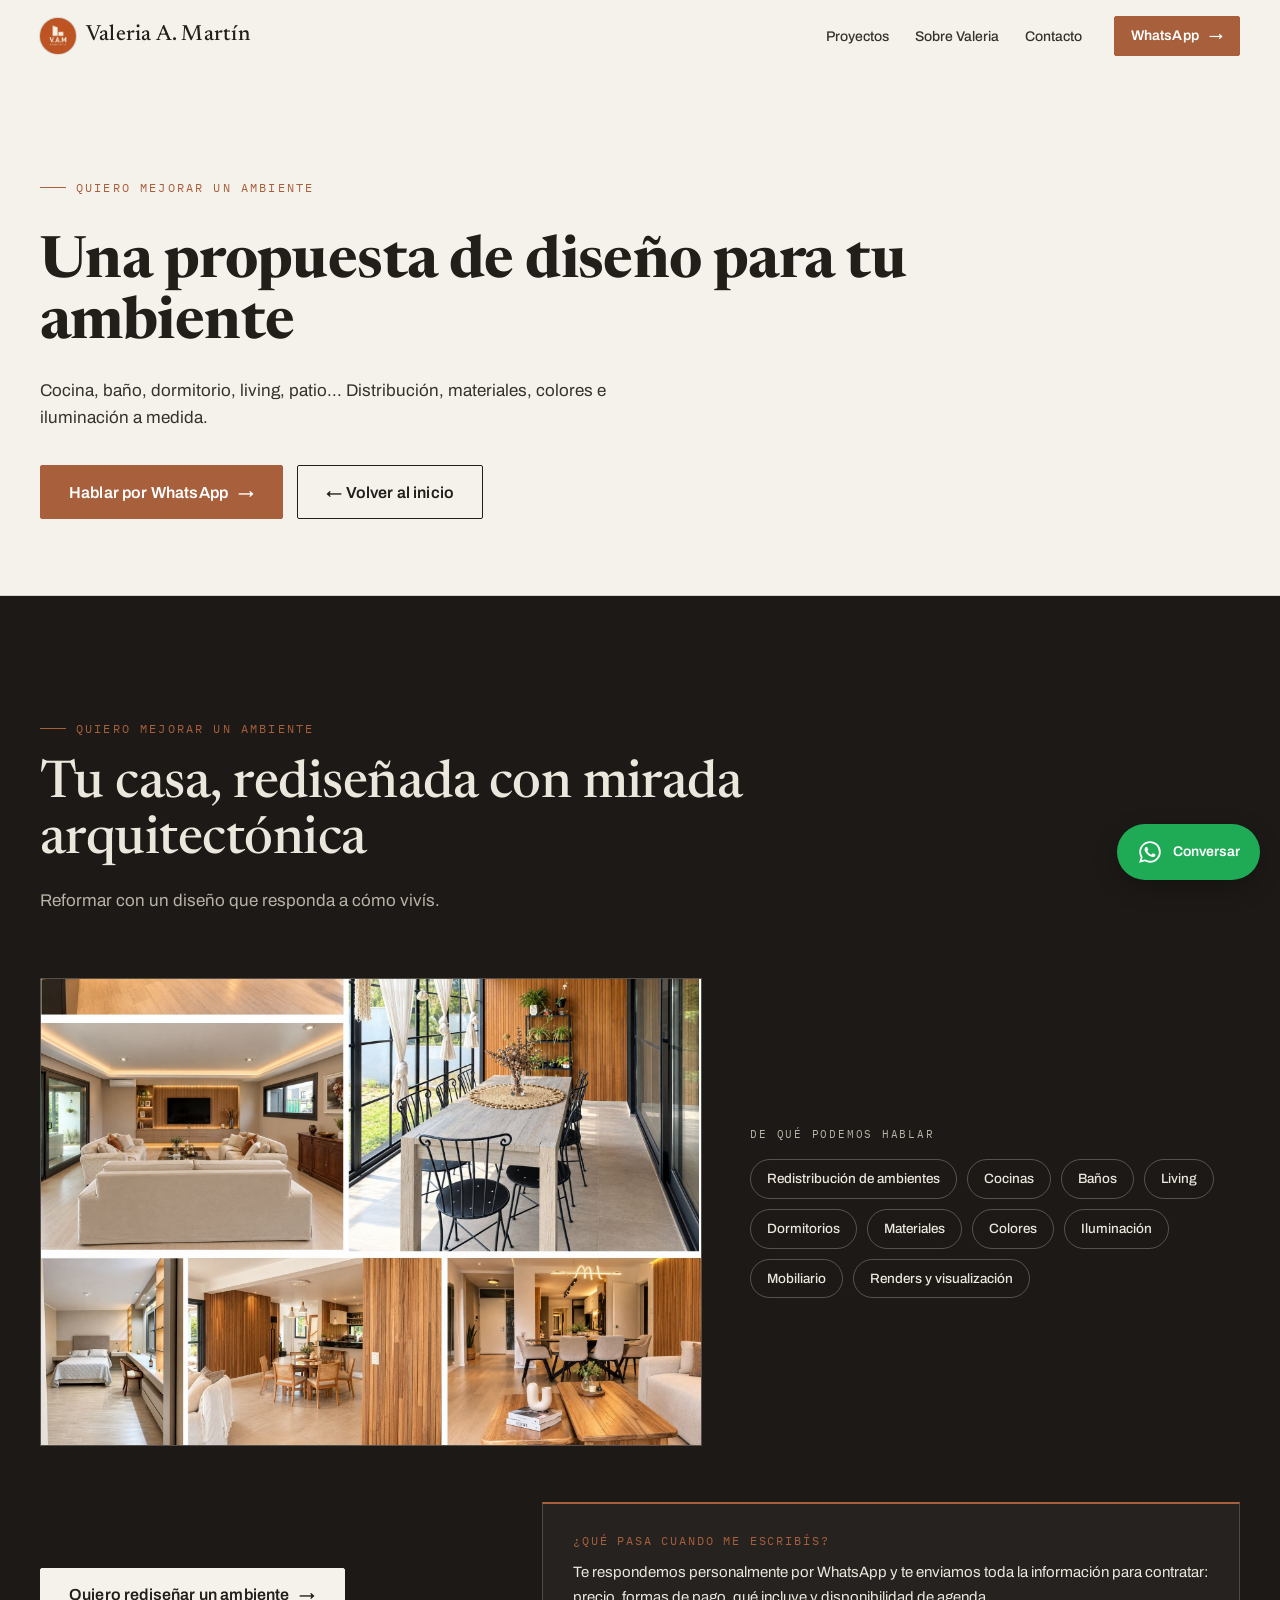
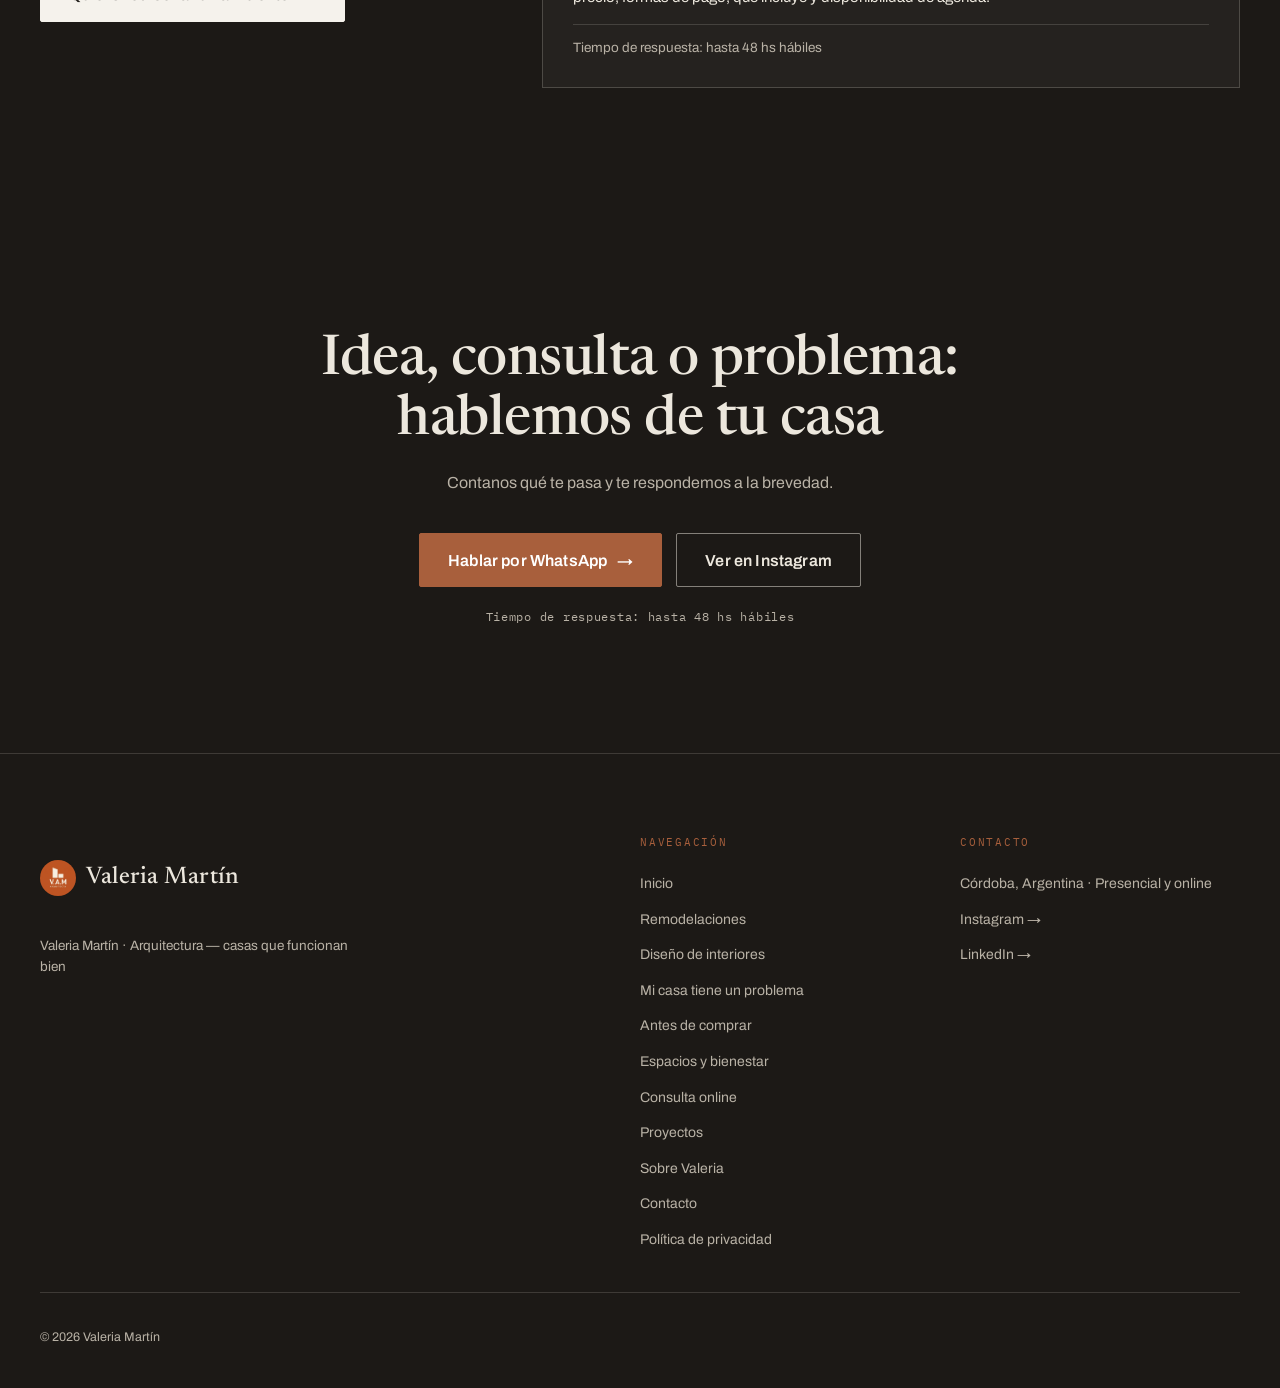
==== ambiente.html @ 0e5667d2 "agregue linkeo a otras paginas, diseño y correcciones." ====
<!DOCTYPE html>

<html lang="es">
<head>
  <meta charset="UTF-8">
  <meta name="viewport" content="width=device-width, initial-scale=1.0">
  <meta name="referrer" content="no-referrer">
  <title>V.A.M Arquitectura | Diseño de interiores</title>
  <meta name="description" content="Asesoramiento y proyectos de arquitectura 100% online. Te ayudamos a entender que necesita tu casa y como avanzar con atencion personalizada">
  <meta property="og:type" content="website">
  <meta property="og:title" content="V.A.M Arquitectura | Diseño de interiores">
  <meta property="og:description" content="Asesoramiento y proyectos de arquitectura 100% online. Te ayudamos a entender que necesita tu casa y como avanzar con atencion personalizada">
  <meta property="og:url" content="">
  <meta property="og:image" content="assets/images/url.jpg">
  <link rel="icon" type="image/jpeg" href="assets/images/logo.jpg">

  <link rel="preconnect" href="https://fonts.googleapis.com">
  <link rel="preconnect" href="https://fonts.gstatic.com" crossorigin>
  <link href="https://fonts.googleapis.com/css2?family=Newsreader:ital,opsz,wght@0,6..72,400;0,6..72,500;1,6..72,400;1,6..72,500&family=Archivo:wght@400;500;600;700&family=IBM+Plex+Mono:wght@400;500&display=swap" rel="stylesheet">

  <link rel="stylesheet" href="css/main.css?v=20260918j">
  <script src="js/config.js?v=20260918j" defer></script>
  <script src="js/content.js?v=20260918j" defer></script>
  <script src="js/app.js?v=20260918j" defer></script>
</head>
<body id="top">

  <a class="skip-link" href="#diseno-interiores">Saltar al contenido</a>

  <!-- ======================= HEADER ======================= -->
  <header class="site-header" id="siteHeader">
    <div class="container nav">
      <a class="brand" href="index.html" aria-label="Valeria A. Martín — inicio">
        <img class="brand__logo" src="assets/images/logo.jpg" alt="" width="36" height="36">
        <span class="brand__text" data-text="owner.brand">Valeria A. Martín</span>
      </a>

      <nav class="nav__links" aria-label="Principal">
        <ul>
          <li><a href="index.html#proyectos">Proyectos</a></li>
          <li><a href="index.html#sobre-mi">Sobre Valeria</a></li>
          <li><a href="index.html#contacto">Contacto</a></li>
        </ul>
      </nav>

      <a class="btn btn--accent btn--sm nav__cta" data-wa="general">WhatsApp <span class="btn__arr" aria-hidden="true">→</span></a>

      <button class="menu-toggle" id="menuToggle" type="button" aria-expanded="false" aria-controls="menuOverlay" aria-label="Abrir menú">
        <span class="menu-toggle__line" aria-hidden="true"></span>
        <span class="menu-toggle__line" aria-hidden="true"></span>
      </button>
    </div>
  </header>

  <!-- Menú móvil -->
  <div class="menu-overlay" id="menuOverlay" hidden>
    <div class="menu-overlay__top">
      <a class="brand" href="index.html">
        <img class="brand__logo" src="assets/images/logo.jpg" alt="" width="36" height="36">
        <span class="brand__text">Valeria A. Martín</span>
      </a>
      <button class="menu-overlay__close" id="menuClose" type="button" aria-label="Cerrar menú">×</button>
    </div>
    <nav aria-label="Menú">
      <ul class="menu-overlay__links">
        <li><a href="index.html#proyectos"><span>01</span>Proyectos</a></li>
        <li><a href="index.html#sobre-mi"><span>02</span>Sobre Valeria</a></li>
        <li><a href="index.html#contacto"><span>03</span>Contacto</a></li>
      </ul>
    </nav>
    <div class="menu-overlay__foot">
      <a class="btn btn--accent btn--lg menu-overlay__cta" data-wa="general">Hablar por WhatsApp</a>
      <p class="menu-overlay__note" data-text="owner.location">Córdoba, Argentina · Presencial y online</p>
    </div>
  </div>

  
<main>
    <section class="subhero">
      <div class="container">
        <span class="section__eyebrow">Quiero mejorar un ambiente</span>
        <h1 class="subhero__title">Una propuesta de diseño para tu ambiente</h1>
        <p class="subhero__lead">Cocina, baño, dormitorio, living, patio... Distribución, materiales, colores e iluminación a medida.</p>
        <div class="subhero__actions">
          <a class="btn btn--accent btn--lg" data-wa="ambiente">Hablar por WhatsApp <span class="btn__arr" aria-hidden="true">→</span></a>
          <a class="btn btn--ghost btn--lg" href="index.html">← Volver al inicio</a>
        </div>
      </div>
    </section>
<section class="section section--ink" id="diseno-interiores">
      <div class="container">
        <div class="section__head">
          <span class="section__eyebrow" data-text="disenoInteriores.eyebrow">Quiero mejorar un ambiente</span>
          <h2 class="section__title" data-text="disenoInteriores.title">Tu casa, rediseñada con mirada arquitectónica</h2>
          <p class="section__lead" data-text="disenoInteriores.lead">Reformar con un diseño que responda a cómo vivís.</p>
        </div>

        <div class="di-row">
          <div class="di-photos" id="rad-interiores"></div>
          <div class="di-topics">
            <span class="tools__label" data-text="disenoInteriores.topicsLabel">De qué podemos hablar</span>
            <div class="tools__row" id="rad-topicos-di"></div>
          </div>
        </div>

        <div class="deliver">
          <div class="section__cta">
            <a class="btn btn--paper btn--lg" data-wa="ambiente">Quiero rediseñar un ambiente <span class="btn__arr" aria-hidden="true">→</span></a>
          </div>
          <div class="response response--invert" data-response></div>
        </div>
      </div>
    </section>
<section class="final" id="contacto">
      <div class="container">
        <h2 class="final__title" data-text="finalCta.title">Idea, consulta o problema: hablemos de tu casa</h2>
        <p class="final__lead" data-text="finalCta.text">Contanos qué te pasa y te respondemos a la brevedad.</p>
        <div class="final__actions">
          <a class="btn btn--accent btn--lg" data-wa="general">Hablar por WhatsApp <span class="btn__arr" aria-hidden="true">→</span></a>
          <a class="btn btn--ghost-invert btn--lg" data-href="instagram" data-text="finalCta.ig">Ver en Instagram</a>
        </div>
        <p class="final__time" data-text="response.time">Tiempo de respuesta: hasta 48 hs hábiles</p>
      </div>
    </section>
</main>

  <!-- ======================= FOOTER ======================= -->
  <footer class="site-footer">
    <div class="container">
      <div class="footer__grid">
        <div class="footer__brand">
          <p class="brand">
            <img class="brand__logo" src="assets/images/logo.jpg" alt="" width="36" height="36">
            <span data-text="footer.name">Valeria Martín</span>
          </p>
          <p class="footer__tag" data-text="footer.tagline">Valeria Martín · Arquitectura — casas que funcionan bien</p>
        </div>

        <nav class="footer__col" aria-label="Navegación">
          <p class="footer__title" data-text="footer.navTitle">Navegación</p>
          <ul id="rad-footer-nav"></ul>
        </nav>

        <div class="footer__col">
          <p class="footer__title" data-text="footer.contactTitle">Contacto</p>
          <ul class="footer__contact">
            <li><span data-text="owner.location">Córdoba, Argentina · Presencial y online</span></li>
            <li><a data-href="instagram">Instagram <span aria-hidden="true">→</span></a></li>
            <li><a data-href="linkedin">LinkedIn <span aria-hidden="true">→</span></a></li>
          </ul>
        </div>
      </div>

      <div class="footer__bottom">
        <p>© <span id="footerYear">2026</span> <span data-text="footer.name">Valeria Martín</span></p>
      </div>
    </div>
  </footer>

  <!-- Botón flotante de WhatsApp -->
  <a class="wa-float" data-wa="general" href="index.html#contacto" aria-label="Hablar por WhatsApp">
    <svg viewBox="0 0 24 24" width="26" height="26" fill="currentColor" aria-hidden="true">
      <path d="M12.04 2C6.58 2 2.13 6.44 2.13 11.9c0 1.75.46 3.45 1.33 4.96L2 22l5.28-1.38a9.9 9.9 0 0 0 4.75 1.21h.01c5.45 0 9.9-4.44 9.9-9.9 0-2.64-1.03-5.13-2.9-7A9.86 9.86 0 0 0 12.04 2Zm0 18.15h-.01c-1.49 0-2.95-.4-4.22-1.16l-.3-.18-3.13.82.84-3.05-.2-.31a8.24 8.24 0 0 1-1.27-4.37c0-4.54 3.7-8.23 8.25-8.23 2.2 0 4.27.86 5.83 2.42a8.18 8.18 0 0 1 2.41 5.83c0 4.55-3.7 8.24-8.2 8.24Zm4.52-6.16c-.25-.12-1.47-.72-1.69-.81-.23-.08-.39-.12-.56.13-.17.24-.64.8-.78.97-.14.16-.29.18-.54.06-.25-.13-1.05-.39-2-1.23-.73-.66-1.23-1.47-1.38-1.72-.14-.25-.01-.38.11-.5.11-.11.25-.29.37-.43.13-.14.17-.25.25-.41.08-.17.04-.31-.02-.43-.06-.12-.56-1.34-.76-1.84-.2-.48-.4-.42-.56-.43h-.48c-.17 0-.43.06-.66.31-.22.25-.86.85-.86 2.07 0 1.22.89 2.4 1.01 2.56.12.17 1.75 2.67 4.23 3.74.59.26 1.05.41 1.41.52.59.19 1.13.16 1.56.1.48-.07 1.47-.6 1.67-1.18.21-.58.21-1.07.15-1.18-.06-.1-.23-.16-.48-.28Z"/>
    </svg>
    <span class="wa-float__label">Conversar</span>
  </a>

  <!-- Lightbox de proyectos (contenido inyectado por app.js) -->
  <div id="lightbox" class="lightbox" aria-hidden="true"></div>

  <!-- Lightbox de imágenes (inspiración, etc.) -->
  <div id="media-lightbox" class="lightbox media-lightbox" aria-hidden="true">
    <button class="lightbox__close" type="button" aria-label="Cerrar">×</button>
    <figure class="media-lightbox__figure">
      <img class="media-lightbox__img" src="" alt="">
      <figcaption class="media-lightbox__alt"></figcaption>
    </figure>
  </div>

</body>
</html>
---- css/main.css ----
/* ============================================================
   VALEMANA · VALERIA MARTÍN — ESTILOS
   Papel cálido · tinta · piedra · terracota
   ============================================================ */

/* ----------------------------- Tokens ----------------------------- */
:root {
  --paper: #f5f2ec;
  --paper-2: #efeae1;
  --card: #fbf9f4;
  --ink: #221f1b;
  --ink-2: #35322c;
  --stone: #6c675f;
  --stone-mid: #8b857b;
  --hair: rgba(34, 31, 27, 0.14);
  --accent: #a85f3c;
  --accent-ink: #874823;
  --accent-soft: rgba(168, 95, 60, 0.1);
  --deep: #1c1916;
  --deep-2: #26221e;
  --on-deep: #ece7dd;
  --on-deep-dim: #b9b2a6;

  --serif: "Newsreader", Georgia, "Times New Roman", serif;
  --sans: "Archivo", system-ui, -apple-system, "Segoe UI", sans-serif;
  --mono: "IBM Plex Mono", ui-monospace, "SFMono-Regular", Menlo, monospace;

  --container: 1200px;
  --radius: 2px;
  --pad-sec: clamp(64px, 9vw, 128px);

  --shadow-sm: 0 1px 2px rgba(34, 31, 27, 0.05);
  --shadow-md: 0 10px 24px rgba(34, 31, 27, 0.09);

  --ease-out: cubic-bezier(0.23, 1, 0.32, 1);
  --ease-in-out: cubic-bezier(0.77, 0, 0.175, 1);
}

/* ----------------------------- Base ----------------------------- */
*,
*::before,
*::after { box-sizing: border-box; }

/* La página nunca se desplaza en horizontal: el ancho queda bloqueado */
html,
body { overflow-x: clip; }
@supports not (overflow: clip) {
  html,
  body { overflow-x: hidden; }
}

/* Red de seguridad: ningún contenedor grande puede empujar al documento */
main,
.site-header,
footer { overflow-x: clip; }

html {
  scroll-behavior: smooth;
  scroll-padding-top: 84px;
}

body {
  margin: 0;
  background: var(--paper);
  color: var(--ink);
  font-family: var(--sans);
  font-size: 16px;
  line-height: 1.6;
  -webkit-font-smoothing: antialiased;
  overflow-x: hidden;
}

body.no-scroll { overflow: hidden; }

img { max-width: 100%; display: block; }

a { color: inherit; text-decoration: none; }

ul, ol { list-style: none; margin: 0; padding: 0; }

button {
  font-family: inherit;
  cursor: pointer;
}

[hidden] { display: none !important; }

::selection { background: var(--accent); color: #fff; }

.skip-link {
  position: absolute;
  left: -999px;
  top: 12px;
  z-index: 200;
  background: var(--ink);
  color: var(--paper);
  padding: 12px 18px;
  font-size: 14px;
}
.skip-link:focus { left: 12px; }

.container {
  width: min(100% - 40px, var(--container));
  margin-inline: auto;
}

.container--narrow { max-width: 920px; }

/* ----------------------------- Tipografía ----------------------------- */
.hidden { display: none !important; }

/* ----------------------------- Botones ----------------------------- */
.btn {
  display: inline-flex;
  align-items: center;
  justify-content: center;
  gap: 10px;
  min-height: 48px;
  padding: 12px 22px;
  border: 1px solid transparent;
  border-radius: var(--radius);
  font-family: var(--sans);
  font-size: 15px;
  font-weight: 600;
  letter-spacing: 0.01em;
  line-height: 1.2;
  transition: background-color 0.2s ease, border-color 0.2s ease, color 0.2s ease, transform 0.2s ease;
}

.btn__arr { display: inline-block; transition: transform 0.2s ease; }
.btn:hover .btn__arr { transform: translateX(3px); }

.btn--sm { min-height: 40px; padding: 8px 16px; font-size: 14px; }
.btn--lg { min-height: 54px; padding: 15px 28px; font-size: 16px; }

.btn--accent { background: var(--accent); color: #fff; border-color: var(--accent); }
.btn--accent:hover { background: var(--accent-ink); border-color: var(--accent-ink); transform: translateY(-1px); }

.btn--ghost { background: transparent; color: var(--ink); border-color: var(--ink); }
.btn--ghost:hover { background: var(--ink); color: var(--paper); }

.btn--line-accent {
  background: transparent;
  color: var(--accent-ink);
  border-color: var(--accent);
}
.btn--line-accent:hover { background: var(--accent); border-color: var(--accent); color: #fff; }

.btn--ghost-invert { background: transparent; color: var(--on-deep); border-color: rgba(236, 231, 221, 0.5); }
.btn--ghost-invert:hover { background: var(--on-deep); color: var(--deep); }

.btn--paper { background: var(--paper); color: var(--ink); border-color: var(--paper); }
.btn--paper:hover { background: #fff; transform: translateY(-1px); }

.btn.is-disabled,
a.is-disabled {
  opacity: 0.45;
  pointer-events: none;
}

/* ----------------------------- Header ----------------------------- */
.site-header {
  position: fixed;
  inset: 0 0 auto 0;
  z-index: 100;
  transition: background-color 0.3s ease, box-shadow 0.3s ease, border-color 0.3s ease;
  border-bottom: 1px solid transparent;
}

.site-header.is-scrolled {
  background: rgba(245, 242, 236, 0.92);
  -webkit-backdrop-filter: blur(10px);
  backdrop-filter: blur(10px);
  border-bottom-color: var(--hair);
  box-shadow: var(--shadow-sm);
}

.nav {
  display: flex;
  align-items: center;
  gap: 28px;
  height: 72px;
}

.brand {
  display: inline-flex;
  align-items: center;
  gap: 10px;
  font-family: var(--serif);
  font-size: 22px;
  font-weight: 500;
  letter-spacing: 0.01em;
  white-space: nowrap;
}

.brand__logo {
  width: 36px;
  height: 36px;
  border-radius: 50%;
  object-fit: cover;
  flex: none;
  background: var(--paper);
  box-shadow: 0 0 0 1px var(--hair);
}

.nav__links { display: flex; align-items: center; margin-left: auto; }
.nav__links ul { display: flex; align-items: center; gap: 26px; }
.nav__links a {
  position: relative;
  font-size: 14px;
  font-weight: 500;
  color: var(--ink-2);
  padding: 6px 0;
  white-space: nowrap;
}
.nav__links a::after {
  content: "";
  position: absolute;
  left: 0;
  bottom: 0;
  width: 100%;
  height: 1px;
  background: var(--accent);
  transform: scaleX(0);
  transform-origin: left;
  transition: transform 0.25s ease;
}
.nav__links a:hover::after { transform: scaleX(1); }

.nav__cta { margin-left: 4px; flex: none; }

.menu-toggle {
  display: none;
  margin-left: auto;
  flex-direction: column;
  justify-content: center;
  gap: 6px;
  width: 44px;
  height: 44px;
  padding: 0;
  background: none;
  border: 1px solid var(--hair);
  border-radius: var(--radius);
}

.menu-toggle__line {
  display: block;
  width: 20px;
  height: 1.5px;
  margin: 0 auto;
  background: var(--ink);
}

/* ----------------------------- Menú móvil ----------------------------- */
.menu-overlay {
  position: fixed;
  inset: 0;
  z-index: 150;
  background: var(--paper);
  padding: 20px 24px 28px;
  display: flex;
  flex-direction: column;
  animation: menuIn 0.3s ease both;
}

@keyframes menuIn {
  from { opacity: 0; transform: translateY(-12px); }
  to { opacity: 1; transform: none; }
}

.menu-overlay__top {
  display: flex;
  align-items: center;
  justify-content: space-between;
  padding-bottom: 16px;
  border-bottom: 1px solid var(--hair);
}

.menu-overlay__close {
  width: 44px;
  height: 44px;
  background: none;
  border: 1px solid var(--hair);
  border-radius: var(--radius);
  font-size: 24px;
  line-height: 1;
  color: var(--ink);
}

.menu-overlay__links { margin-top: 28px; display: grid; gap: 6px; }
.menu-overlay__links a {
  display: flex;
  align-items: baseline;
  gap: 16px;
  padding: 14px 4px;
  font-family: var(--serif);
  font-size: clamp(24px, 6vw, 34px);
  font-weight: 500;
  border-bottom: 1px solid var(--hair);
}
.menu-overlay__links span {
  font-family: var(--mono);
  font-size: 12px;
  color: var(--accent);
}

.menu-overlay__foot { margin-top: auto; display: grid; gap: 12px; }
.menu-overlay__cta { width: 100%; }
.menu-overlay__note { margin: 0; font-size: 13px; color: var(--stone); }

/* ----------------------------- Hero ----------------------------- */
.hero {
  position: relative;
  min-height: 100vh;
  min-height: 100svh;
  display: flex;
  flex-direction: column;
  justify-content: center;
  overflow: hidden;
  background: var(--paper-2);
}

.hero__img {
  position: absolute;
  inset: 0;
  z-index: 0;
  width: 100%;
  height: 100%;
  object-fit: cover;
  will-change: transform;
}

.hero__scrim {
  position: absolute;
  inset: 0;
  background: linear-gradient(
    90deg,
    rgba(245, 242, 236, 0.94) 0%,
    rgba(245, 242, 236, 0.78) 34%,
    rgba(245, 242, 236, 0.12) 68%,
    rgba(245, 242, 236, 0) 100%
  );
}

/* Hero sin foto: fondo con trama sutil de lámina */
.hero.is-plain .hero__scrim { display: none; }

.hero.is-plain {
  background:
    linear-gradient(var(--paper-2), var(--paper)),
    repeating-linear-gradient(0deg, rgba(34, 31, 27, 0.03) 0 1px, transparent 1px 60px),
    repeating-linear-gradient(90deg, rgba(34, 31, 27, 0.03) 0 1px, transparent 1px 60px);
}

.hero__inner {
  position: relative;
  z-index: 2;
  display: grid;
  grid-template-columns: 1.1fr 1fr;
  gap: clamp(28px, 4vw, 56px);
  max-width: 1080px;
  padding: 140px 0 0;
}

.hero__eyebrow {
  margin: 18px 0 8px;
  max-width: 560px;
  font-family: var(--mono);
  font-size: 12px;
  letter-spacing: 0.1em;
  text-transform: uppercase;
  line-height: 1.7;
  color: var(--accent);
}

.hero__how {
  grid-column: 2;
  grid-row: 1 / span 3;
  margin-top: 6px;
  background: var(--card);
  border: 1px solid var(--hair);
  padding: clamp(22px, 2.6vw, 30px);
  box-shadow: var(--shadow-md);
}

.hero__how-title {
  margin: 0 0 16px;
  font-family: var(--serif);
  font-size: clamp(19px, 2vw, 22px);
  font-weight: 500;
  letter-spacing: -0.01em;
}

.hero__how-list {
  list-style: none;
  margin: 0;
  padding: 0;
  display: grid;
  gap: 13px;
}

.hero__how-list li {
  display: grid;
  grid-template-columns: 26px 1fr;
  gap: 8px;
  align-items: baseline;
}

.hero__how-n {
  font-family: var(--mono);
  font-size: 12px;
  color: var(--accent);
}

.hero__how-text {
  margin: 0;
  font-size: 13.5px;
  line-height: 1.55;
  color: var(--ink-2);
}

.hero__how-text strong {
  font-weight: 600;
  color: var(--ink);
}

.hero__how-note {
  margin: 18px 0 0;
  padding-top: 14px;
  border-top: 1px solid var(--hair);
  font-family: var(--mono);
  font-size: 11.5px;
  letter-spacing: 0.05em;
  text-transform: uppercase;
  color: var(--stone);
}

.hero__title {
  margin: 0;
  font-family: var(--serif);
  font-weight: 500;
  font-size: clamp(40px, 6.5vw, 78px);
  line-height: 1.02;
  letter-spacing: -0.015em;
  color: var(--ink);
}

.hero__title em {
  font-style: italic;
  color: var(--accent);
}

.hero__title-mid {
  display: block;
}

.hero__lines {
  margin: 4px 0 0;
  max-width: 560px;
}

.hero__lines p {
  margin: 0;
  font-size: clamp(15px, 1.8vw, 18px);
  line-height: 1.35;
  color: var(--ink-2);
}

.hero__accesos { position: relative; z-index: 2; margin-top: clamp(30px, 3.6vw, 46px); }

.accesos {
  display: grid;
  grid-template-columns: repeat(3, minmax(0, 1fr));
  gap: clamp(16px, 2vw, 26px);
}

.acceso {
  display: flex;
  flex-direction: column;
  background: var(--card);
  border: 1px solid var(--hair);
  box-shadow: var(--shadow-sm);
  transition: border-color 0.25s ease, transform 0.25s ease, box-shadow 0.25s ease;
}

.acceso:hover {
  border-color: var(--accent);
  transform: translateY(-3px);
  box-shadow: var(--shadow-md);
}

.acceso__media { display: block; overflow: hidden; }
.acceso__media .media { aspect-ratio: 16 / 10; }
.acceso__media img { transition: transform 0.8s var(--ease-out); }

.acceso__body { display: grid; gap: 6px; padding: 18px 20px 22px; }

.acceso__title {
  font-family: var(--serif);
  font-size: clamp(17px, 1.8vw, 21px);
  font-weight: 500;
  line-height: 1.2;
}

.acceso__desc { font-size: 13px; letter-spacing: 0.02em; color: var(--accent-ink); }

.hero__band {
  position: relative;
  z-index: 2;
  display: grid;
  grid-template-columns: repeat(3, minmax(0, 1fr));
  gap: clamp(16px, 2vw, 26px);
  margin-top: clamp(28px, 4vw, 44px);
  padding-bottom: clamp(56px, 7vw, 88px);
}

.hero__band .media-frame,
.pro-card { grid-row: 1; }

.hero__band .media-frame {
  grid-column: 1 / -1;
  align-self: start;
  justify-self: start;
  width: 100%;
  max-width: 100%;
  overflow: hidden;
  background: #000;
  aspect-ratio: 15 / 4;
}

.hero__band .media-frame--wide img,
.hero__band .media-frame--wide .media {
  display: block;
  width: 100%;
  height: 100%;
  object-fit: cover;
  object-position: right center;
  background: #000;
}

/* Tarjeta "Servicios para profesionales" sobre la imagen informativa */
.pro-card {
  grid-column: 1 / -1;
  align-self: end;
  justify-self: start;
  z-index: 2;
  max-width: min(560px, 100%);
  margin: clamp(14px, 2.5vw, 28px);
  padding: clamp(14px, 2vw, 22px);
  background: rgba(8, 6, 5, 0.62);
  border-radius: 6px;
  color: #fff;
}

.pro-card__eyebrow {
  margin: 0 0 5px;
  font-family: var(--mono);
  font-size: 13px;
  letter-spacing: 0.16em;
  text-transform: uppercase;
  color: #fff;
  text-shadow: 0 1px 2px rgba(0, 0, 0, 0.5);
}

.pro-card__title {
  margin: 0 0 12px;
  font-family: var(--serif);
  font-size: clamp(21px, 2.4vw, 28px);
  font-weight: 500;
  font-style: italic;
  line-height: 1.25;
  color: #fff;
  text-shadow: 0 1px 3px rgba(0, 0, 0, 0.5);
}

.pro-card__list {
  display: grid;
  gap: 5px;
  margin: 0 0 12px;
  padding-left: 15px;
  list-style: disc;
  font-size: 13px;
  line-height: 1.5;
  color: #fff;
  text-shadow: 0 1px 2px rgba(0, 0, 0, 0.5);
}

.pro-card__list li::marker { color: #fff; }

.pro-card__list li { white-space: nowrap; }

.pro-card__wa {
  display: inline-flex;
  align-items: center;
  gap: 10px;
  color: #fff;
}

.pro-card__wa-icon {
  display: inline-flex;
  align-items: center;
  justify-content: center;
  flex: none;
  width: 34px;
  height: 34px;
  border-radius: 4px;
  background: #25d366;
  color: #fff;
}

.pro-card__wa-icon svg { width: 20px; height: 20px; }

.wa-pill {
  display: inline-flex;
  align-items: center;
  gap: 9px;
  padding: 9px 13px;
  background: #000;
  border: 1px solid #fff;
  border-radius: var(--radius);
  font-family: var(--sans);
  font-size: 14px;
  font-weight: 600;
  letter-spacing: 0.02em;
  white-space: nowrap;
  color: #fff;
}

.wa-pill__arr { transition: transform 0.2s ease; }
.pro-card__wa { transition: opacity 0.2s ease; }
.pro-card__wa:hover { opacity: 0.85; }
.pro-card__wa:hover .wa-pill__arr { transform: translateX(3px); }

/* ----------------------------- Marquee ----------------------------- */
.marquee {
  position: relative;
  overflow: hidden;
  border-top: 1px solid var(--hair);
  border-bottom: 1px solid var(--hair);
  background: var(--paper);
  padding: 16px 0;
}

.marquee__track {
  display: flex;
  align-items: center;
  width: max-content;
  animation: marquee 40s linear infinite;
}

.marquee:hover .marquee__track { animation-play-state: paused; }

.marquee__item {
  font-family: var(--serif);
  font-size: clamp(18px, 2.4vw, 26px);
  font-weight: 400;
  font-style: italic;
  color: var(--ink-2);
  white-space: nowrap;
}

.marquee__dot { margin: 0 18px; color: var(--accent); }

@keyframes marquee {
  from { transform: translateX(0); }
  to { transform: translateX(-50%); }
}

/* ----------------------------- Franja de servicios ----------------------------- */
.svc-rail {
  border-top: 1px solid var(--ink);
  border-bottom: 1px solid var(--hair);
  background: var(--paper);
}

.svc-rail__inner {
  display: flex;
  align-items: baseline;
  gap: 10px 24px;
  flex-wrap: wrap;
  padding: 14px 0;
}

.svc-rail__label {
  font-family: var(--mono);
  font-size: 11px;
  letter-spacing: 0.18em;
  text-transform: uppercase;
  color: var(--accent);
  flex: none;
}

.svc-rail__list { display: flex; flex-wrap: wrap; gap: 6px 24px; }

.svc-rail__list a {
  display: inline-flex;
  align-items: baseline;
  gap: 8px;
  font-family: var(--serif);
  font-size: 16px;
  font-weight: 500;
  color: var(--ink-2);
  border-bottom: 1px solid transparent;
  transition: border-color 0.2s ease, color 0.2s ease;
}

.svc-rail__list a span { font-family: var(--mono); font-size: 11px; color: var(--stone-mid); }

.svc-rail__list a:hover { color: var(--accent-ink); border-bottom-color: var(--accent); }

/* ----------------------------- Necesidades ----------------------------- */
.needs-grid {
  display: grid;
  grid-template-columns: repeat(4, minmax(0, 1fr));
  gap: 1px;
  background: var(--hair);
  border: 1px solid var(--hair);
  margin-bottom: clamp(40px, 6vw, 72px);
}

.need { background: var(--card); transition: background-color 0.25s ease, box-shadow 0.25s ease; }

.need--wide { grid-column: span 2; }

.need__link {
  display: flex;
  align-items: flex-start;
  gap: 16px;
  width: 100%;
  height: 100%;
  padding: 26px 24px;
  background: none;
  border: 0;
  text-align: left;
  color: inherit;
  cursor: pointer;
  transition: background-color 0.25s ease;
}

.need:hover .need__link { background: var(--paper-2); }

.need--active { box-shadow: inset 0 0 0 2px var(--accent); background: #fff; }

.need__index {
  font-family: var(--mono);
  font-size: 12px;
  color: var(--stone-mid);
  flex: none;
  padding-top: 3px;
}

.need--active .need__index { color: var(--accent); }

.need__body { display: grid; gap: 6px; flex: 1; }

.need__title {
  font-family: var(--serif);
  font-size: clamp(19px, 1.8vw, 22px);
  font-weight: 500;
  line-height: 1.2;
}

.need__desc { font-size: 13.5px; line-height: 1.5; color: var(--stone); }

.need__arr {
  color: var(--accent);
  font-size: 18px;
  flex: none;
  align-self: center;
  opacity: 0;
  transform: translateX(-6px);
  transition: opacity 0.25s ease, transform 0.25s ease;
}

.need:hover .need__arr,
.need--active .need__arr { opacity: 1; transform: none; }

/* ----------------------------- Galería de 7 imágenes ----------------------------- */
.galeria7 {
  display: grid;
  grid-template-columns: repeat(5, minmax(0, 1fr));
  grid-template-rows: auto auto;
  gap: 10px;
  margin-top: clamp(40px, 6vw, 72px);
}

.galeria7__item {
  margin: 0;
  overflow: hidden;
  background: var(--paper-2);
}

.galeria7__item .media { display: block; width: 100%; height: 100%; }

.galeria7__item img { display: block; width: 100%; height: 100%; object-fit: cover; }

.galeria7__item--v1 { grid-column: 1; grid-row: 1 / span 2; }
.galeria7__item--v2 { grid-column: 5; grid-row: 1 / span 2; }
.galeria7__item--a { grid-column: 2; grid-row: 1; }
.galeria7__item--b { grid-column: 3; grid-row: 1; }
.galeria7__item--c { grid-column: 4; grid-row: 1; }
.galeria7__item--d { grid-column: 2; grid-row: 2; }
.galeria7__item--e { grid-column: 3; grid-row: 2; }
.galeria7__item--f { grid-column: 4; grid-row: 2; }

.galeria7__item--a,
.galeria7__item--b,
.galeria7__item--c,
.galeria7__item--d,
.galeria7__item--e,
.galeria7__item--f { aspect-ratio: 4 / 3; }

/* Con 4 imágenes: una fila pareja de cuadrados */
.galeria7--4 { grid-template-columns: repeat(4, minmax(0, 1fr)); grid-template-rows: auto; }
.galeria7--4 .galeria7__item { grid-column: auto; grid-row: auto; aspect-ratio: 4 / 3; }

/* ----------------------------- ¿Esto es para mí? ----------------------------- */
.what-block {
  display: block;
  margin: 0 0 18px;
  font-family: var(--mono);
  font-size: 12px;
  font-weight: 400;
  letter-spacing: 0.16em;
  text-transform: uppercase;
  line-height: 1.5;
  color: var(--accent);
}

/* ----------------------------- Comparativa (blanco / naranja) ----------------------------- */
.cmp-grid {
  display: grid;
  grid-template-columns: repeat(2, minmax(0, 1fr));
  gap: 1px;
  background: var(--hair);
  border: 1px solid var(--hair);
}

.cmp-card { padding: clamp(30px, 4vw, 44px); background: var(--card); }

.cmp-card--accent { background: var(--accent); color: #fff; }

.cmp-card__name {
  margin: 0 0 8px;
  font-family: var(--serif);
  font-size: clamp(24px, 3vw, 32px);
  font-weight: 500;
  line-height: 1.1;
}

.cmp-card__list { display: grid; gap: 10px; margin-top: 20px; }

.cmp-card__list li {
  display: flex;
  align-items: flex-start;
  gap: 10px;
  font-size: 14.5px;
  line-height: 1.55;
}

.cmp-card__list li::before {
  content: "—";
  color: var(--accent);
  flex: none;
}

.cmp-card--accent .cmp-card__list li::before { color: #fff; }

/* ----------------------------- Inspiración (antes / después) ----------------------------- */
.inspi {
  margin-top: var(--pad-sec);
  padding-top: clamp(40px, 6vw, 64px);
  border-top: 1px solid var(--hair);
}

.inspi .section__head { margin-bottom: clamp(28px, 4vw, 44px); }

.inspi__title {
  margin: 0;
  font-family: var(--serif);
  font-weight: 500;
  font-size: clamp(22px, 3vw, 34px);
  line-height: 1.1;
  letter-spacing: -0.01em;
}

.inspi__sub {
  margin: 12px 0 0;
  font-family: var(--serif);
  font-style: italic;
  font-size: clamp(16px, 1.8vw, 20px);
  color: var(--accent-ink);
}

.inspi__text {
  margin: 10px 0 0;
  max-width: 560px;
  font-size: 15px;
  line-height: 1.6;
  color: var(--stone);
}

.inspi-grid {
  display: grid;
  grid-template-columns: repeat(2, minmax(0, 1fr));
  gap: clamp(28px, 4vw, 48px);
}

.inspi-card {
  position: relative;
  display: flex;
  flex-direction: column;
  gap: 16px;
}

.inspi-num {
  position: absolute;
  top: -11px;
  left: 14px;
  z-index: 3;
  font-family: var(--mono);
  font-size: 12px;
  letter-spacing: 0.12em;
  color: #fff;
  background: var(--accent);
  padding: 5px 10px;
  box-shadow: var(--shadow-sm);
}

.inspi-pair {
  position: relative;
  display: grid;
  grid-template-columns: 1fr 1fr;
  gap: clamp(12px, 1.6vw, 20px);
  border: 1px solid var(--hair);
  background: var(--card);
  padding: clamp(10px, 1.2vw, 14px);
}

.inspi-pair::before {
  content: "\2192";
  position: absolute;
  top: 50%;
  left: 50%;
  transform: translate(-50%, -50%);
  z-index: 2;
  display: grid;
  place-items: center;
  width: 32px;
  height: 32px;
  border-radius: 50%;
  background: var(--deep);
  color: var(--accent);
  border: 1px solid rgba(236, 231, 221, 0.35);
  font-size: 16px;
  line-height: 1;
  pointer-events: none;
}

.inspi-fig { margin: 0; position: relative; overflow: hidden; }

.inspi-fig .media { aspect-ratio: 4 / 3; }

.inspi-fig figcaption {
  position: absolute;
  left: 10px;
  bottom: 10px;
  padding: 5px 10px;
  background: rgba(34, 31, 27, 0.78);
  color: #f3f0e8;
  font-family: var(--mono);
  font-size: 10.5px;
  letter-spacing: 0.16em;
  text-transform: uppercase;
}

.inspi-body { display: grid; gap: 7px; }

.inspi-name {
  margin: 0;
  font-family: var(--serif);
  font-size: 21px;
  font-weight: 500;
  letter-spacing: 0.01em;
}

.inspi-tag {
  margin: 0;
  font-size: 13.5px;
  line-height: 1.5;
  color: var(--stone);
}

.inspi-cta {
  margin-top: clamp(48px, 6vw, 76px);
  padding-top: clamp(28px, 3.6vw, 40px);
  border-top: 1px solid var(--hair);
  display: grid;
  gap: clamp(26px, 3vw, 36px);
}

.inspi-cta__pair {
  display: grid;
  grid-template-columns: auto 1fr;
  gap: clamp(28px, 4vw, 48px);
  align-items: center;
}

.inspi-cta__pair .btn { white-space: normal; }

.inspi-cta__notes { display: grid; gap: 6px; }

.inspi-cta__note {
  margin: 0;
  font-size: 14px;
  line-height: 1.6;
  color: var(--stone);
  max-width: 620px;
}

/* ----------------------------- Slots de imagen ----------------------------- */
.media {
  position: relative;
  display: block;
  width: 100%;
  height: 100%;
  overflow: hidden;
  background: var(--paper-2);
}

.media img {
  width: 100%;
  height: 100%;
  object-fit: cover;
  display: block;
}

.img-slot {
  display: none;
  align-items: center;
  justify-content: center;
  flex-direction: column;
  gap: 8px;
  width: 100%;
  height: 100%;
  min-height: 160px;
  padding: 16px;
  border: 1px dashed var(--stone-mid);
  background: var(--paper-2);
  color: var(--stone-mid);
  text-align: center;
}

.media.is-missing img { display: none; }
.media.is-missing .img-slot { display: flex; }

.img-slot--block {
  display: flex;
  min-height: 220px;
}

.img-slot__mark { font-size: 26px; opacity: 0.55; }

.img-slot__name {
  font-family: var(--mono);
  font-size: 11.5px;
  letter-spacing: 0.06em;
  line-height: 1.4;
  word-break: break-all;
}

/* ----------------------------- Secciones ----------------------------- */
.section { padding: var(--pad-sec) 0; position: relative; }

.section--tint { background: var(--paper-2); border-top: 1px solid var(--hair); border-bottom: 1px solid var(--hair); }

.section--ink { background: var(--deep); color: var(--on-deep); }

.section--mood { background: var(--deep); color: var(--on-deep); overflow: hidden; }

.section--about { background: var(--paper-2); border-top: 1px solid var(--hair); }

.section--projects { background: var(--paper-2); border-top: 1px solid var(--hair); border-bottom: 1px solid var(--hair); }

.section__head {
  max-width: 780px;
  margin-bottom: clamp(40px, 6vw, 64px);
}

.section__head--left { margin-bottom: 32px; }

.section__eyebrow {
  display: inline-flex;
  align-items: center;
  gap: 10px;
  font-family: var(--mono);
  font-size: 12px;
  letter-spacing: 0.18em;
  text-transform: uppercase;
  white-space: nowrap;
  color: var(--accent);
  margin: 0 0 18px;
}

.section__eyebrow::before {
  content: "";
  width: 26px;
  height: 1px;
  background: var(--accent);
}

.section__title {
  margin: 0;
  font-family: var(--serif);
  font-weight: 500;
  font-size: clamp(30px, 4.6vw, 52px);
  line-height: 1.08;
  letter-spacing: -0.01em;
  color: var(--ink);
}

.section--ink .section__title,
.section--mood .section__title { color: var(--on-deep); }

.section__lead {
  margin: 18px 0 0;
  max-width: 620px;
  font-size: clamp(15px, 1.6vw, 17px);
  line-height: 1.6;
  color: var(--stone);
}

.section__lead--top {
  margin: 0 0 14px;
  max-width: none;
  font-family: var(--mono);
  font-size: 12px;
  letter-spacing: 0.14em;
  text-transform: uppercase;
  color: var(--stone);
}

.section--ink .section__lead,
.section--mood .section__lead { color: var(--on-deep-dim); }

.section--ink .section__lead--top { color: var(--on-deep-dim); }

.section__cta {
  margin-top: clamp(36px, 5vw, 56px);
  display: flex;
  flex-wrap: wrap;
  gap: 14px;
}

/* ----------------------------- Consulta online: recibe ----------------------------- */
.tools { margin-bottom: clamp(36px, 5vw, 56px); }

.online__photos {
  display: grid;
  grid-template-columns: repeat(2, minmax(0, 1fr));
  gap: 6px;
  max-width: 340px;
  margin-bottom: 16px;
}

.online__fig { margin: 0; }
.online__fig .media { aspect-ratio: 4 / 3; }

.online__tagline {
  margin: 0 0 clamp(20px, 2.5vw, 28px);
  font-family: var(--serif);
  font-style: italic;
  font-size: clamp(16px, 1.8vw, 19px);
  color: var(--accent);
}

.recibe__title {
  margin: 0 0 18px;
  font-family: var(--mono);
  font-size: 12px;
  letter-spacing: 0.16em;
  text-transform: uppercase;
  line-height: 1.5;
  color: var(--accent);
}

.online__right { display: grid; align-content: start; gap: 0; }

.online__cta {
  display: grid;
  grid-template-columns: 1fr 1fr;
  gap: clamp(28px, 4vw, 48px);
  align-items: start;
}

/* ----------------------------- Consultas habituales ----------------------------- */
.consultas { margin-bottom: clamp(32px, 4vw, 44px); }

.consultas .tools__label { color: var(--accent); }

.consultas__list {
  display: flex;
  flex-wrap: wrap;
  gap: 10px 28px;
}

.consultas__list li {
  position: relative;
  font-family: var(--serif);
  font-size: clamp(16px, 1.8vw, 19px);
  color: var(--ink-2);
  border-bottom: 1px solid var(--hair);
  padding-bottom: 6px;
}

.consultas__list li::before {
  content: "→ ";
  color: var(--accent);
  font-family: var(--sans);
  font-size: 13px;
}

/* ----------------------------- Consulta → WhatsApp ----------------------------- */
#consultar { scroll-margin-top: 96px; }

.consult {
  margin-top: clamp(44px, 6vw, 72px);
  border: 1px solid var(--hair);
  background: var(--card);
  box-shadow: var(--shadow-sm);
}

.consult__head {
  padding: clamp(28px, 4vw, 44px) clamp(24px, 4vw, 48px) 0;
  max-width: 720px;
}

.consult__title {
  margin: 0;
  font-family: var(--serif);
  font-weight: 500;
  font-size: clamp(26px, 3.4vw, 38px);
  line-height: 1.1;
}

.consult__intro {
  margin: 14px 0 0;
  color: var(--stone);
  font-size: 15px;
  line-height: 1.6;
}

.consult__card {
  padding: 24px clamp(20px, 4vw, 48px) clamp(28px, 4vw, 40px);
}

.consult__field {
  margin: 0;
  border: 0;
  padding: 18px 0 0;
  border-top: 1px solid var(--hair);
  display: grid;
  gap: 10px;
}

.consult__field:first-of-type { border-top: 0; }

.consult__label {
  font-family: var(--mono);
  font-size: 11px;
  letter-spacing: 0.16em;
  text-transform: uppercase;
  color: var(--stone);
}

.consult__topic {
  font-family: var(--serif);
  font-size: clamp(19px, 2.4vw, 24px);
  font-weight: 500;
  color: var(--accent-ink);
}

.consult__topic.is-dim { opacity: 0.35; }

.custom-toggle {
  justify-self: start;
  background: none;
  border: 0;
  border-bottom: 1px dotted var(--accent);
  padding: 2px 0;
  font-family: var(--mono);
  font-size: 12px;
  letter-spacing: 0.04em;
  color: var(--accent-ink);
  cursor: pointer;
}

.custom-toggle.is-in { border-bottom-style: solid; }

.consult__input--ghost { margin-top: 4px; }

.file-row { display: flex; align-items: center; flex-wrap: wrap; gap: 14px; }

.file-hint { font-size: 12.5px; color: var(--stone-mid); }

.file-list { display: grid; gap: 8px; }

.file-list li {
  display: flex;
  align-items: center;
  gap: 12px;
  background: var(--paper);
  border: 1px solid var(--hair);
  border-radius: var(--radius);
  padding: 10px 14px;
  font-size: 13.5px;
}

.file-list__name { font-weight: 500; color: var(--ink-2); overflow: hidden; text-overflow: ellipsis; white-space: nowrap; }

.file-list__size { font-family: var(--mono); font-size: 11px; color: var(--stone); margin-left: auto; flex: none; }

.file-list__remove {
  width: 26px;
  height: 26px;
  flex: none;
  border: 1px solid var(--hair);
  border-radius: 50%;
  background: none;
  color: var(--stone);
  font-size: 14px;
  line-height: 1;
  cursor: pointer;
  transition: border-color 0.2s ease, color 0.2s ease;
}

.file-list__remove:hover { border-color: var(--accent); color: var(--accent-ink); }

.consult__card textarea,
.consult__card input[type="text"] {
  width: 100%;
  background: var(--paper);
  border: 1px solid var(--hair);
  border-radius: var(--radius);
  color: var(--ink);
  font-family: var(--sans);
  font-size: 16px;
  line-height: 1.5;
  padding: 14px 16px;
  transition: border-color 0.2s ease, box-shadow 0.2s ease;
}

.consult__card textarea { resize: vertical; min-height: 110px; }

.consult__card textarea:focus,
.consult__card input[type="text"]:focus {
  outline: none;
  border-color: var(--accent);
  box-shadow: 0 0 0 3px var(--accent-soft);
}

.consult__card textarea::placeholder,
.consult__card input::placeholder { color: var(--stone-mid); }

.opt-row { display: flex; flex-wrap: wrap; gap: 10px; }

.opt {
  min-height: 42px;
  padding: 9px 18px;
  background: var(--paper);
  border: 1px solid var(--hair);
  border-radius: 999px;
  font-family: var(--sans);
  font-size: 14px;
  font-weight: 500;
  color: var(--ink-2);
  transition: background-color 0.2s ease, border-color 0.2s ease, color 0.2s ease;
}

.opt:hover { border-color: var(--stone-mid); }

.opt.is-on {
  background: var(--accent);
  border-color: var(--accent);
  color: #fff;
}

.consult__actions {
  display: flex;
  flex-wrap: wrap;
  align-items: center;
  gap: 18px;
  padding-top: 24px;
  margin-top: 6px;
}

.consult__send {
  display: flex;
  flex-wrap: wrap;
  align-items: center;
  gap: 16px 28px;
}

.consult__note {
  margin: 0;
  font-size: 13.5px;
  color: var(--stone);
  max-width: 320px;
}

.consult__feedback {
  margin: 16px 0 0;
  padding: 12px 16px;
  background: var(--accent-soft);
  border: 1px solid var(--accent);
  color: var(--accent-ink);
  font-size: 14px;
  border-radius: var(--radius);
}

/* ----------------------------- Diseño de interiores ----------------------------- */
.di-row {
  display: grid;
  grid-template-columns: 1.15fr 0.85fr;
  gap: clamp(28px, 4vw, 48px);
  align-items: center;
}

.di-photos {
  display: grid;
  grid-template-columns: 1fr;
  gap: 1px;
  background: rgba(236, 231, 221, 0.14);
  border: 1px solid rgba(236, 231, 221, 0.14);
}

.di-fig { margin: 0; }
.di-fig .media {
  min-height: 160px;
  height: 466px;
}

.di-topics .tools__label { margin-bottom: 16px; }

.deliver {
  margin-top: clamp(36px, 5vw, 56px);
  display: flex;
  flex-wrap: wrap;
  align-items: center;
  gap: clamp(14px, 2vw, 24px);
}

.deliver .section__cta {
  margin-top: 0;
  flex: 1 1 240px;
}

.deliver .response {
  margin-top: 0;
  flex: 1 1 460px;
}

/* ----------------------------- Subhero (páginas internas) ----------------------------- */
.subhero {
  padding: clamp(104px, 14vw, 170px) 0 clamp(48px, 7vw, 76px);
  border-bottom: 1px solid var(--hair);
}

.subhero__title {
  margin: 18px 0 0;
  font-family: var(--serif);
  font-size: clamp(34px, 6vw, 58px);
  line-height: 1.05;
  letter-spacing: -0.01em;
  max-width: 900px;
}

.subhero__lead {
  margin: 22px 0 0;
  max-width: 640px;
  font-size: 17px;
  line-height: 1.6;
  color: var(--ink-2);
}

.subhero__actions {
  display: flex;
  flex-wrap: wrap;
  gap: 14px;
  margin-top: 34px;
}

/* ----------------------------- Página legal ----------------------------- */
.legal {
  padding: clamp(48px, 6vw, 88px) 0;
}

.legal__title {
  margin: 18px 0 0;
  font-family: var(--serif);
  font-size: clamp(30px, 5vw, 46px);
  line-height: 1.12;
  letter-spacing: -0.01em;
  max-width: 760px;
}

.legal h2 {
  margin: 38px 0 0;
  font-family: var(--mono);
  font-size: 11.5px;
  letter-spacing: 0.16em;
  text-transform: uppercase;
  color: var(--accent);
}

.legal p {
  margin: 14px 0 0;
  font-size: 15px;
  line-height: 1.7;
  color: var(--ink-2);
  max-width: 68ch;
}

.legal p:last-child {
  margin-bottom: 0;
}

/* ----------------------------- Respuesta (¿qué pasa cuando me escribís?) ----------------------------- */
.response {
  margin-top: clamp(24px, 3vw, 34px);
  width: 100%;
  max-width: 720px;
  padding: clamp(20px, 3vw, 28px) clamp(20px, 3vw, 30px);
  background: var(--card);
  border: 1px solid var(--hair);
  border-top: 2px solid var(--accent);
}

.response__title {
  margin: 0 0 10px;
  font-family: var(--mono);
  font-size: 11.5px;
  letter-spacing: 0.16em;
  text-transform: uppercase;
  color: var(--accent);
}

.response__text {
  margin: 0;
  font-size: 15px;
  line-height: 1.65;
  color: var(--ink-2);
}

.response__time {
  margin: 14px 0 0;
  padding-top: 12px;
  border-top: 1px solid var(--hair);
  font-size: 13.5px;
  color: var(--stone);
}

.response--form {
  flex: 1 1 320px;
  margin-top: 0;
  max-width: 480px;
  padding: clamp(16px, 2vw, 22px) clamp(16px, 2vw, 24px);
}

.response--invert {
  margin-inline: 0;
  text-align: left;
  background: rgba(255, 255, 255, 0.04);
  border-color: rgba(236, 231, 221, 0.2);
  border-top-color: var(--accent);
}

.response--invert .response__text { color: var(--on-deep); }
.response--invert .response__time { color: var(--on-deep-dim); border-top-color: rgba(236, 231, 221, 0.16); }

/* ----------------------------- Confort ----------------------------- */
.ident-quote {
  margin: clamp(36px, 5vw, 56px) auto;
  max-width: 760px;
  text-align: center;
}

.ident-quote p {
  margin: 0;
  font-family: var(--serif);
  font-style: italic;
  font-size: clamp(19px, 2.6vw, 27px);
  line-height: 1.42;
  color: var(--ink-2);
}

.conf-photos {
  display: grid;
  grid-template-columns: repeat(4, minmax(0, 1fr));
  gap: clamp(18px, 2.4vw, 34px);
  margin-bottom: clamp(38px, 5.4vw, 60px);
}

.conf-fig { display: grid; gap: 10px; margin: 0; }

.conf-fig .media { aspect-ratio: 4 / 3; cursor: zoom-in; }

.conf-fig figcaption { display: grid; gap: 3px; }

.conf-fig__t {
  font-family: var(--mono);
  font-size: 11px;
  font-weight: 500;
  letter-spacing: 0.14em;
  text-transform: uppercase;
  color: var(--ink);
}

.conf-fig__d {
  font-size: 13px;
  line-height: 1.45;
  color: var(--stone);
}



/* ----------------------------- Instagram ----------------------------- */
.ig {
  display: grid;
  grid-template-columns: 1.05fr 0.95fr;
  gap: clamp(28px, 5vw, 64px);
  align-items: center;
}

.ig__body {
  display: grid;
  gap: clamp(24px, 3vw, 34px);
  align-content: center;
}

.ig__body .section__head,
.ig__body .section__cta { margin: 0; }

.ig__img {
  position: relative;
  overflow: hidden;
}

.ig__img > img,
.ig__img .media {
  display: block;
  width: 100%;
  height: auto;
  -webkit-mask-image: radial-gradient(ellipse at center, #000 60%, transparent 100%);
  mask-image: radial-gradient(ellipse at center, #000 60%, transparent 100%);
}

/* ----------------------------- Online (sección oscura) ----------------------------- */
.online__steps {
  display: grid;
  grid-template-columns: repeat(5, minmax(0, 1fr));
  gap: 1px;
  background: rgba(236, 231, 221, 0.14);
  border: 1px solid rgba(236, 231, 221, 0.14);
  margin-bottom: clamp(40px, 6vw, 64px);
}

.online__steps li {
  background: var(--deep);
  padding: 26px 22px;
  min-height: 150px;
  display: grid;
  align-content: start;
  gap: 14px;
}

.step__num { font-family: var(--mono); font-size: 12px; color: var(--accent); }

.step__body { display: grid; gap: 6px; }

.step__body strong {
  font-family: var(--serif);
  font-size: 19px;
  font-weight: 500;
  line-height: 1.2;
  color: var(--on-deep);
}

.step__body em {
  font-style: normal;
  font-size: 13px;
  line-height: 1.5;
  color: var(--on-deep-dim);
}

.tools__label {
  display: block;
  margin-bottom: 16px;
  font-family: var(--mono);
  font-size: 11px;
  letter-spacing: 0.16em;
  text-transform: uppercase;
  color: var(--accent);
}

.section--ink .tools__label { color: var(--on-deep-dim); }

.tools__row { display: flex; flex-wrap: wrap; gap: 10px; }

/* ----------------------------- Chips ----------------------------- */
.chip {
  display: inline-flex;
  align-items: center;
  min-height: 38px;
  padding: 8px 16px;
  border: 1px solid var(--hair);
  border-radius: 999px;
  background: transparent;
  font-size: 13.5px;
  font-weight: 500;
  color: var(--ink-2);
}

.section--ink .chip,
.section--mood .chip { border-color: rgba(236, 231, 221, 0.28); color: var(--on-deep); }

/* ----------------------------- Informe ----------------------------- */
.informe {
  border: 1px solid rgba(236, 231, 221, 0.2);
  background: rgba(255, 255, 255, 0.03);
  padding: 26px 26px 22px;
}

.informe__head {
  display: flex;
  align-items: center;
  justify-content: space-between;
  gap: 12px;
  padding-bottom: 14px;
  border-bottom: 1px solid rgba(236, 231, 221, 0.2);
  margin-bottom: 6px;
}

.informe__tag {
  font-family: var(--mono);
  font-size: 11px;
  letter-spacing: 0.16em;
  text-transform: uppercase;
  color: var(--accent);
}

.informe__num { font-family: var(--mono); font-size: 11px; color: var(--on-deep-dim); }

.informe__rows { margin: 0; }

.informe__row {
  padding: 14px 0;
  border-bottom: 1px dashed rgba(236, 231, 221, 0.18);
}

.informe__row:last-child { border-bottom: 0; }

.informe__row dt {
  font-family: var(--mono);
  font-size: 11px;
  letter-spacing: 0.14em;
  text-transform: uppercase;
  color: var(--on-deep-dim);
  margin-bottom: 6px;
}

.informe__row dd { margin: 0; font-size: 14.5px; color: var(--on-deep); }

.informe__row dd.is-ph {
  color: var(--on-deep-dim);
  font-style: italic;
}

.informe__note { font-size: 12.5px; color: var(--on-deep-dim); margin: 14px 0 0; }

/* ----------------------------- Antes de comprar ----------------------------- */
.pre__row {
  display: grid;
  grid-template-columns: 1fr 300px;
  gap: clamp(32px, 5vw, 64px);
  align-items: start;
}

.pre__checks {
  display: grid;
  grid-template-columns: repeat(3, minmax(0, 1fr));
  gap: 1px;
  background: rgba(236, 231, 221, 0.14);
  border: 1px solid rgba(236, 231, 221, 0.14);
}

.pre__checks li {
  background: var(--deep-2);
  min-height: 84px;
  padding: 18px;
  font-size: 14px;
  line-height: 1.45;
  color: var(--on-deep);
  display: flex;
  gap: 10px;
  align-items: flex-start;
}

.pre__checks li::before { content: "✓"; color: var(--accent); flex: none; }

.pre__side { display: grid; justify-items: start; gap: 18px; }

.media-frame {
  display: block;
  width: 100%;
  border: 1px solid rgba(236, 231, 221, 0.2);
}

.media-frame img,
.media-frame .media { width: 100%; aspect-ratio: 4 / 3; object-fit: cover; }

.media-frame--wide {
  border-color: var(--hair);
  background: var(--paper-2);
  box-shadow: var(--shadow-sm);
}

.media-frame--wide img,
.media-frame--wide .media { aspect-ratio: 21 / 9; }

.pre__online { margin: 0; color: var(--on-deep-dim); font-size: 14px; }

/* ----------------------------- Proyectos ----------------------------- */
.projects-grid {
  display: grid;
  grid-template-columns: repeat(2, minmax(0, 1fr));
  gap: clamp(16px, 2.2vw, 24px);
}

.p-card {
  background: var(--card);
  display: flex;
  flex-direction: column;
  border: 1px solid var(--hair);
  box-shadow: var(--shadow-sm);
  transition: background-color 0.25s ease, border-color 0.25s ease, box-shadow 0.25s ease;
}

.p-card:hover { background: var(--paper-2); border-color: var(--accent); box-shadow: var(--shadow-md); }

.p-card__media { margin: 0; position: relative; cursor: pointer; }
.p-card__media .media { aspect-ratio: 4 / 3; }

.p-card__num {
  position: absolute;
  top: 14px;
  left: 14px;
  z-index: 2;
  font-family: var(--mono);
  font-size: 13px;
  letter-spacing: 0.12em;
  color: #fff;
  background: rgba(22, 19, 16, 0.82);
  border: 1px solid rgba(236, 231, 221, 0.25);
  padding: 5px 9px;
  pointer-events: none;
}

.p-card__media::after {
  content: "Ver proyecto";
  position: absolute;
  right: 12px;
  bottom: 12px;
  z-index: 2;
  font-family: var(--mono);
  font-size: 10.5px;
  letter-spacing: 0.16em;
  text-transform: uppercase;
  color: #fff;
  background: rgba(22, 19, 16, 0.82);
  border: 1px solid rgba(236, 231, 221, 0.25);
  padding: 6px 9px;
  opacity: 0;
  transform: translateY(4px);
  transition: opacity 0.25s var(--ease-out), transform 0.25s var(--ease-out);
  pointer-events: none;
}
.p-card__media:hover::after,
.p-card__media:focus-visible::after {
  opacity: 1;
  transform: none;
}

.p-card__media img {
  width: 100%;
  height: 100%;
  aspect-ratio: 4 / 3;
  object-fit: cover;
}

.p-card__body { padding: 22px 24px 26px; display: grid; gap: 8px; }

.p-card__name {
  margin: 0;
  font-family: var(--serif);
  font-size: 22px;
  font-weight: 500;
  line-height: 1.2;
}

.p-card__code {
  margin: 0 0 2px;
  align-self: flex-start;
  font-family: var(--mono);
  font-size: 10.5px;
  letter-spacing: 0.14em;
  text-transform: uppercase;
  color: var(--accent-ink);
  background: var(--accent-soft);
  border: 1px solid var(--accent);
  padding: 4px 10px 3px;
}

.p-card__meta {
  margin: 0;
  font-family: var(--mono);
  font-size: 11px;
  letter-spacing: 0.08em;
  text-transform: uppercase;
  color: var(--stone);
}

.p-card__extras {
  display: grid;
  grid-template-columns: repeat(3, minmax(0, 1fr));
  gap: 1px;
  background: var(--hair);
  border: 1px solid var(--hair);
  margin-top: 8px;
}

.p-card__extra { margin: 0; }
.p-card__extra .media { aspect-ratio: 4 / 3; }
.p-card__extra--mobile { display: none; }

.p-card__items {
  display: flex;
  flex-wrap: wrap;
  gap: 6px 14px;
  margin: 2px 0 0;
}

.p-card__items li {
  font-size: 12.5px;
  color: var(--stone);
  border-bottom: 1px dotted var(--hair);
  padding-bottom: 2px;
}

.p-card__desc {
  margin: 4px 0 0;
  font-size: 13.5px;
  line-height: 1.55;
  color: var(--stone);
  max-height: 110px;
  overflow-y: auto;
  padding-right: 8px;
  scrollbar-width: thin;
  scrollbar-color: var(--accent) transparent;
}
.p-card__desc::-webkit-scrollbar { width: 5px; }
.p-card__desc::-webkit-scrollbar-track { background: transparent; }
.p-card__desc::-webkit-scrollbar-thumb {
  background: var(--accent);
  border-radius: 3px;
}

/* ----------------------------- Sobre ----------------------------- */
.about {
  display: grid;
  grid-template-columns: 420px 1fr;
  gap: clamp(32px, 6vw, 80px);
  align-items: start;
}

.about__figure { margin: 0; }

.about__img {
  width: 100%;
  aspect-ratio: 4 / 5;
  object-fit: cover;
  background: var(--paper);
  border: 1px solid var(--hair);
}

.about__caption {
  margin-top: 14px;
  font-family: var(--mono);
  font-size: 11px;
  letter-spacing: 0.16em;
  text-transform: uppercase;
  color: var(--stone);
  border-bottom: 1px solid var(--hair);
  padding-bottom: 10px;
}

.about__para {
  margin: 10px 0 0;
  font-family: var(--serif);
  font-style: italic;
  font-size: 17px;
  color: var(--ink-2);
}

.how-list { display: grid; gap: 1px; background: var(--hair); border: 1px solid var(--hair); }

.how-list li {
  display: grid;
  gap: 6px;
  padding: 18px 22px;
  background: var(--card);
}

.how-list li strong {
  font-family: var(--serif);
  font-size: 19px;
  font-weight: 500;
}

.how-list li em {
  font-style: normal;
  font-size: 13.5px;
  line-height: 1.5;
  color: var(--stone);
}

/* ----------------------------- Contacto final ----------------------------- */
.final {
  background: var(--deep);
  color: var(--on-deep);
  text-align: center;
  padding: clamp(72px, 10vw, 140px) 0;
  position: relative;
  overflow: hidden;
}

.final::before {
  content: "";
  position: absolute;
  inset: auto 0 0 0;
  height: 1px;
  background: rgba(236, 231, 221, 0.16);
}

.final__title {
  margin: 0 auto;
  max-width: 760px;
  font-family: var(--serif);
  font-weight: 500;
  font-size: clamp(30px, 5vw, 56px);
  line-height: 1.08;
  letter-spacing: -0.01em;
}

.final__lead {
  margin: 18px auto 0;
  max-width: 480px;
  color: var(--on-deep-dim);
  font-size: 16px;
}

.final__actions {
  margin-top: 38px;
  display: flex;
  justify-content: center;
  flex-wrap: wrap;
  gap: 14px;
}

.final__time {
  margin: 20px 0 0;
  font-family: var(--mono);
  font-size: 12px;
  letter-spacing: 0.06em;
  color: var(--on-deep-dim);
}

/* ----------------------------- Footer ----------------------------- */
.site-footer {
  background: var(--deep);
  color: var(--on-deep-dim);
  padding: clamp(48px, 7vw, 80px) 0 28px;
}

.footer__grid {
  display: grid;
  grid-template-columns: 2fr 1fr 1fr;
  gap: 40px;
  padding-bottom: 40px;
  border-bottom: 1px solid rgba(236, 231, 221, 0.16);
}

.footer__brand .brand {
  font-size: 24px;
  color: var(--on-deep);
}

.footer__tag {
  margin: 14px 0 0;
  font-size: 13.5px;
  color: var(--on-deep-dim);
  max-width: 320px;
}

.footer__title {
  margin: 0 0 18px;
  font-family: var(--mono);
  font-size: 11px;
  letter-spacing: 0.16em;
  text-transform: uppercase;
  color: var(--accent);
}

.footer__col ul { display: grid; gap: 10px; }

.footer__col a,
.footer__col span { font-size: 14px; color: var(--on-deep-dim); transition: color 0.2s ease; }

.footer__col a:hover { color: var(--on-deep); }

.footer__contact { display: grid; gap: 10px; }
.footer__contact a, .footer__contact span { font-size: 14px; color: var(--on-deep-dim); }

.footer__bottom {
  display: flex;
  justify-content: space-between;
  align-items: center;
  flex-wrap: wrap;
  gap: 10px;
  padding-top: 22px;
  font-size: 12.5px;
  color: var(--on-deep-dim);
}

/* ----------------------------- WhatsApp flotante ----------------------------- */
.wa-float {
  position: fixed;
  right: 20px;
  bottom: 20px;
  z-index: 90;
  display: inline-flex;
  align-items: center;
  gap: 10px;
  height: 56px;
  padding: 0 20px;
  background: #1faa55;
  color: #fff;
  border-radius: 999px;
  box-shadow: 0 8px 24px rgba(0, 0, 0, 0.22);
  font-size: 14px;
  font-weight: 600;
  transition: transform 0.2s ease, background-color 0.2s ease;
}

.wa-float:hover { transform: translateY(-3px); background: #1a9a4c; }

.wa-float__label { line-height: 1; }

.wa-float.is-disabled { display: none; }

/* ----------------------------- Reveal ----------------------------- */
.r {
  opacity: 0;
  transform: translateY(18px);
}
.r.is-in {
  opacity: 1;
  transform: none;
  transition: opacity 0.55s var(--ease-out), transform 0.55s var(--ease-out);
}

/* ----------------------------- Motion ----------------------------- */
.r > .acceso,
.r > .need,
.r > .conf-fig,
.r > .inspi-card,
.r > .p-card,
.r > .cmp-card,
.r > .galeria7__item,
.r > li {
  opacity: 0;
  transform: translateY(14px);
}
.r.is-in > .acceso,
.r.is-in > .need,
.r.is-in > .conf-fig,
.r.is-in > .inspi-card,
.r.is-in > .p-card,
.r.is-in > .cmp-card,
.r.is-in > .galeria7__item,
.r.is-in > li {
  opacity: 1;
  transform: none;
  transition: opacity 0.55s var(--ease-out), transform 0.55s var(--ease-out);
}
.r.is-in > :nth-child(2) { transition-delay: 50ms; }
.r.is-in > :nth-child(3) { transition-delay: 100ms; }
.r.is-in > :nth-child(4) { transition-delay: 150ms; }
.r.is-in > :nth-child(5) { transition-delay: 180ms; }
.r.is-in > :nth-child(n + 6) { transition-delay: 180ms; }

.hero__how.is-in { transition-delay: 90ms; }

.btn:active,
.btn--accent:active,
.btn--ghost:active,
.btn--line-accent:active,
.btn--ghost-invert:active,
.btn--paper:active { transform: translateY(1px); }

@media (hover: hover) and (pointer: fine) {
  .acceso__media img,
  .conf-fig .media img,
  .inspi-fig .media img,
  .di-fig .media img,
  .p-card .media img {
    transition: transform 0.8s var(--ease-out);
  }
  .acceso:hover .acceso__media img,
  .conf-fig:hover .media img,
  .inspi-fig:hover .media img,
  .di-fig:hover .media img,
  .p-card:hover .media img {
    transform: scale(1.05);
  }

  .conf-fig .media::after,
  .inspi-fig .media::after {
    content: "";
    position: absolute;
    inset: 12px;
    z-index: 2;
    border: 1px solid rgba(248, 244, 236, 0.85);
    pointer-events: none;
    opacity: 0;
    transform: scale(1.03);
    transition: opacity 0.3s ease, transform 0.6s var(--ease-out);
  }
  .conf-fig:hover .media::after,
  .inspi-fig:hover .media::after {
    opacity: 1;
    transform: none;
  }
  .conf-fig:hover .media img,
  .inspi-fig:hover .media img {
    transform: scale(1.12);
  }
}

/* ----------------------------- Lightbox ----------------------------- */
.lightbox {
  position: fixed;
  inset: 0;
  z-index: 10000;
  display: grid;
  place-items: center;
  padding: clamp(20px, 4vw, 48px);
  background: rgba(12, 10, 8, 0.9);
  -webkit-backdrop-filter: blur(14px);
  backdrop-filter: blur(14px);
  opacity: 0;
  visibility: hidden;
  transform: scale(0.98) translateY(8px);
  transition: opacity 0.25s var(--ease-out), transform 0.25s var(--ease-out), visibility 0s linear 0.25s;
  overflow-y: auto;
}
.lightbox.is-open {
  opacity: 1;
  visibility: visible;
  transform: none;
  transition: opacity 0.25s var(--ease-out), transform 0.25s var(--ease-out), visibility 0s;
}

.lightbox__close {
  position: absolute;
  top: 22px;
  right: 24px;
  width: 40px;
  height: 40px;
  border: 1px solid rgba(236, 231, 221, 0.35);
  border-radius: 50%;
  background: transparent;
  color: var(--on-deep);
  font-size: 22px;
  line-height: 1;
  cursor: pointer;
  transition: background-color 0.2s ease, color 0.2s ease, transform 0.2s ease;
}
.lightbox__close:hover { background: var(--on-deep); color: var(--deep); }
.lightbox__close:active { transform: translateY(1px); }

.lightbox__card {
  display: grid;
  gap: 16px;
  margin: auto;
  width: 100%;
  max-width: min(920px, 100%);
  justify-items: start;
}

.lightbox__code {
  margin: 0;
  font-family: var(--mono);
  font-size: 12px;
  letter-spacing: 0.18em;
  text-transform: uppercase;
  color: var(--accent);
}

.lightbox__media { display: block; width: 100%; height: auto; }
.lightbox__media .media { height: auto; overflow: visible; background: transparent; }
.lightbox__media img {
  display: block;
  width: 100%;
  height: auto;
  max-height: 62vh;
  object-fit: contain;
  border: 1px solid rgba(236, 231, 221, 0.2);
}

.lightbox__name {
  margin: 0;
  font-family: var(--serif);
  font-size: clamp(22px, 3vw, 30px);
  font-weight: 500;
  line-height: 1.15;
  color: var(--on-deep);
}

.lightbox__desc {
  margin: 0;
  max-width: 62ch;
  font-size: 15px;
  line-height: 1.65;
  color: var(--on-deep-dim);
}

.media-lightbox { align-items: center; justify-items: center; }

.media-lightbox__figure {
  display: grid;
  gap: 14px;
  justify-items: center;
  margin: auto;
  width: 100%;
}

.media-lightbox__img {
  display: block;
  width: auto;
  height: auto;
  max-width: min(1100px, 100%);
  max-height: 82vh;
  object-fit: contain;
  border: 1px solid rgba(236, 231, 221, 0.2);
  background: #000;
}

.media-lightbox__alt {
  font-family: var(--mono);
  font-size: 12px;
  letter-spacing: 0.12em;
  text-transform: uppercase;
  color: var(--on-deep-dim);
}

.inspi-fig .media { cursor: zoom-in; }

/* ----------------------------- Responsive -----------------------------
   En pantallas chicas las grillas se adaptan para quedar ordenadas y
   legibles, sin desborde horizontal. */
@media (max-width: 1240px) {
  .conf-photos { grid-template-columns: repeat(3, minmax(0, 1fr)); }
}

@media (max-width: 1060px) {
  .nav__links { display: none; }
  .menu-toggle { display: flex; }
  .brand { font-size: 20px; }
  .nav { gap: 18px; }
  .hero__inner { max-width: 920px; }
}

@media (max-width: 960px) {
  .online__steps { grid-template-columns: repeat(3, minmax(0, 1fr)); }
  .online__steps li:nth-child(n + 4) { border-top: 0; }

  .di-row { grid-template-columns: 1fr; }
  .inspi-grid { grid-template-columns: 1fr; }
  .about { grid-template-columns: 1fr; gap: 28px; }
  .about__figure { margin: 0 auto; max-width: 460px; }
  .ig { grid-template-columns: 1fr; gap: 28px; }
  .inspi-cta__pair { grid-template-columns: 1fr; align-items: start; }
  .footer__grid { grid-template-columns: 1fr 1fr; gap: 32px; }

  .pre__row { grid-template-columns: 1fr minmax(240px, 320px); }
  .hero__band .media-frame { min-height: 320px; }
}

@media (max-width: 840px) {
  .cmp-grid { grid-template-columns: 1fr; }
  .online__cta { grid-template-columns: 1fr; }
  .pre__row { grid-template-columns: 1fr; }
}

@media (max-width: 720px) {
  html { scroll-padding-top: 64px; }
  .nav { height: 60px; gap: 14px; }

  .hero__inner {
    grid-template-columns: 1fr;
    max-width: 640px;
    padding: 96px 0 0;
    gap: 26px;
  }
  .hero__how { grid-column: auto; grid-row: auto; }
  .hero__eyebrow { margin: 4px 0 12px; }
  .hero__title { font-size: clamp(30px, 9vw, 78px); }
  .hero__lines { margin-top: 16px; }

  .accesos { grid-template-columns: repeat(3, minmax(0, 1fr)); gap: 10px; }

  .needs-grid { grid-template-columns: 1fr; }
  .need { grid-column: auto !important; }

  .galeria7 { grid-template-columns: repeat(2, minmax(0, 1fr)); }
  .galeria7__item {
    grid-column: auto !important;
    grid-row: auto !important;
    aspect-ratio: 4 / 3;
  }

  .conf-photos { grid-template-columns: repeat(2, minmax(0, 1fr)); gap: 12px; }

  .inspi-grid { gap: 22px; }
  .inspi-pair { gap: 8px; padding: 8px; }

  .online__steps { grid-template-columns: repeat(2, minmax(0, 1fr)); }
  .online__steps li { min-height: 130px; padding: 18px 14px; gap: 10px; }
  .online__steps li:last-child { grid-column: 1 / -1; }

  .pre__checks { grid-template-columns: repeat(2, minmax(0, 1fr)); }
  .pre__checks li { padding: 16px 14px; }
  .pre__side { justify-items: start; }

  .di-row { gap: 22px; }
  .di-fig .media { height: auto; aspect-ratio: 4 / 3; }

  .btn { white-space: normal; }
  .pro-card { max-width: 100%; }
  .pro-card__list li { white-space: normal; }
  .consult__card { padding-inline: 20px; }
  .consult__head { padding-inline: 20px; }

  .footer__grid { grid-template-columns: 1fr; gap: 28px; }
  .footer__bottom { flex-direction: column; align-items: flex-start; gap: 12px; }

  .hero__band .media-frame--wide img,
  .hero__band .media-frame--wide .media { min-height: 340px; }

  .wa-float { width: 56px; padding: 0; justify-content: center; }
  .wa-float__label { display: none; }
}

@media (max-width: 560px) {
  .marquee { padding: 13px 0; }
  .marquee__dot { margin: 0 14px; }

  .section__eyebrow { white-space: normal; }

  .pro-card__wa { flex-wrap: wrap; }

  .consult__topic,
  .consult__input--ghost { max-width: 100%; }

  .online__photos { max-width: none; }
  .p-card__extras { grid-template-columns: repeat(2, minmax(0, 1fr)); }
  .p-card__extra--mobile { display: block; }
  .final__actions .btn { width: 100%; }
}

@media (max-width: 420px) {
  .brand { font-size: 18px; }
  .brand__logo { width: 28px; height: 28px; }
  .nav { gap: 12px; }
}

/* ----------------------------- Reducir movimiento ----------------------------- */
@media (prefers-reduced-motion: reduce) {
  html { scroll-behavior: auto; }
  *,
  *::before,
  *::after {
    animation-duration: 0.001ms !important;
    animation-iteration-count: 1 !important;
    transition-duration: 0.001ms !important;
  }
  .r { opacity: 1; transform: none; }
  .r > * { opacity: 1 !important; transform: none !important; }
  .acceso__media img,
  .conf-fig .media img,
  .inspi-fig .media img,
  .di-fig .media img,
  .p-card .media img { transform: none !important; }
  .marquee__track { animation: none; }
}
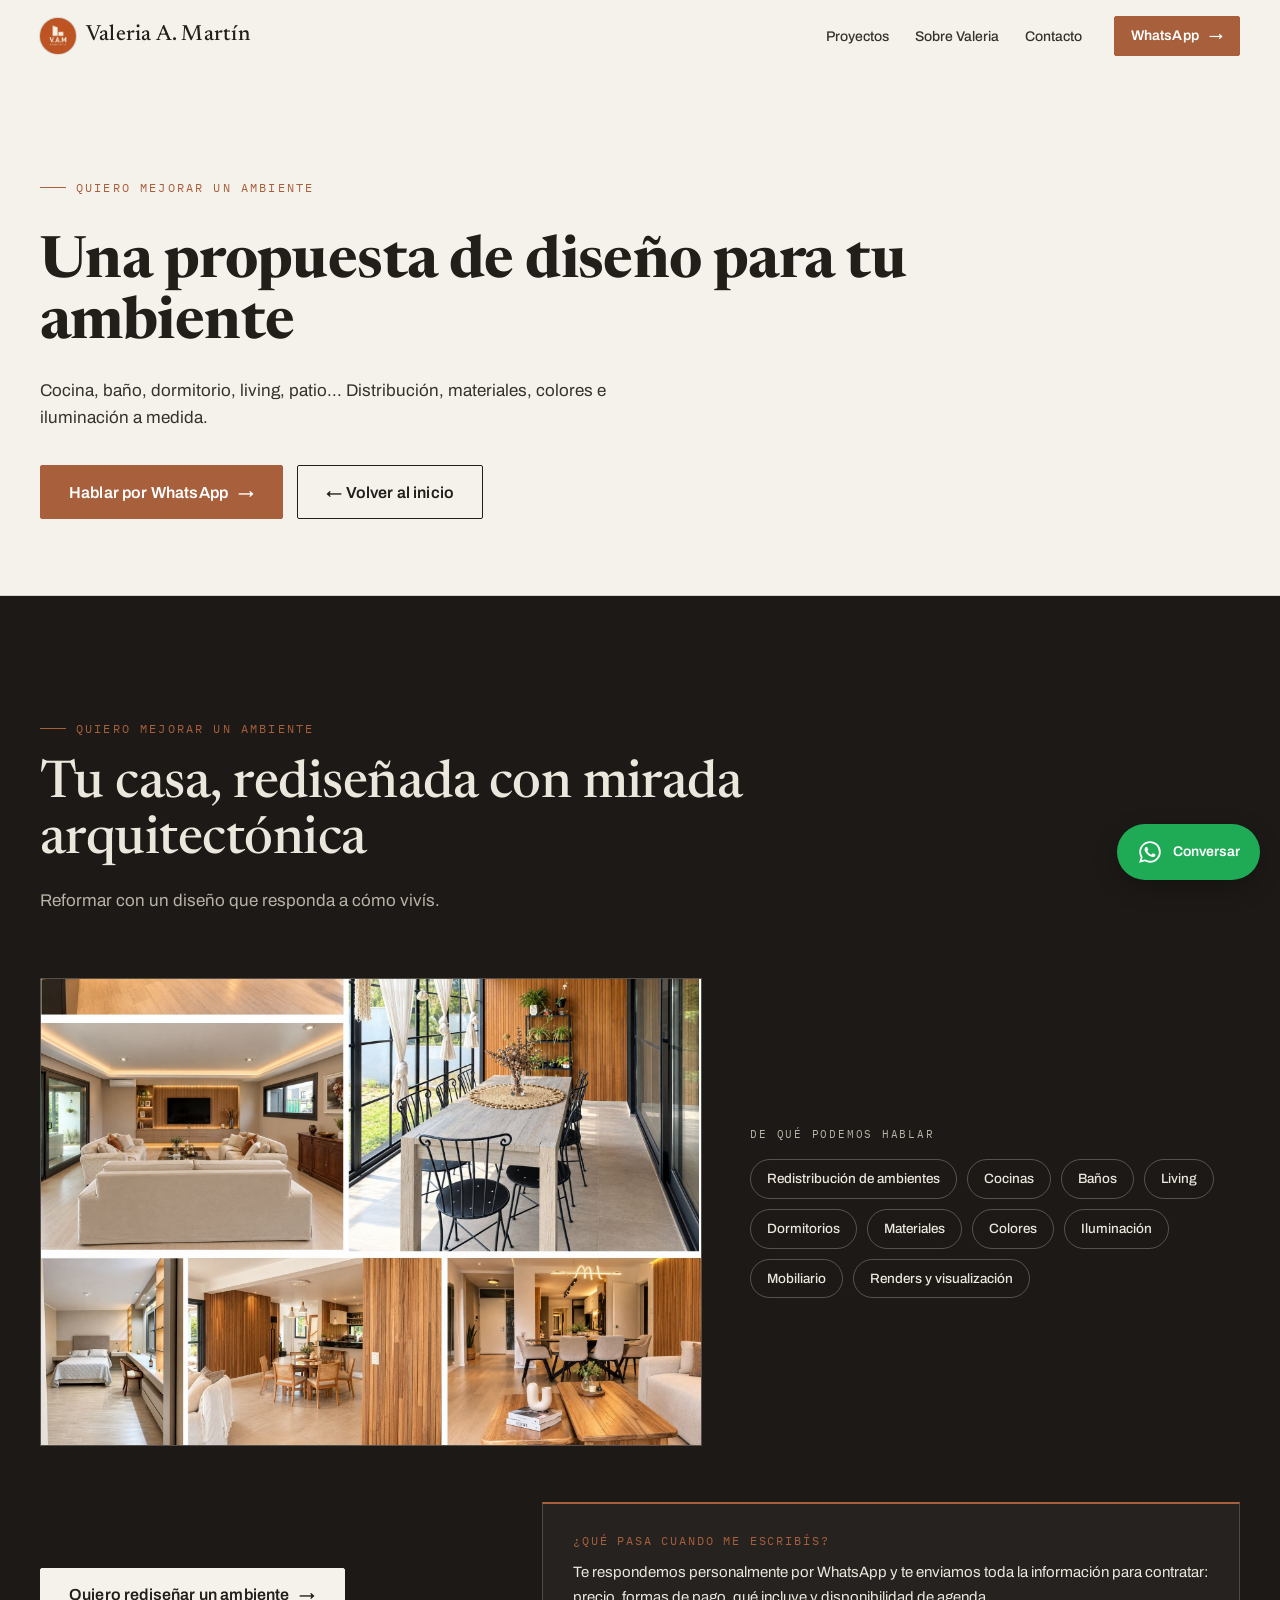
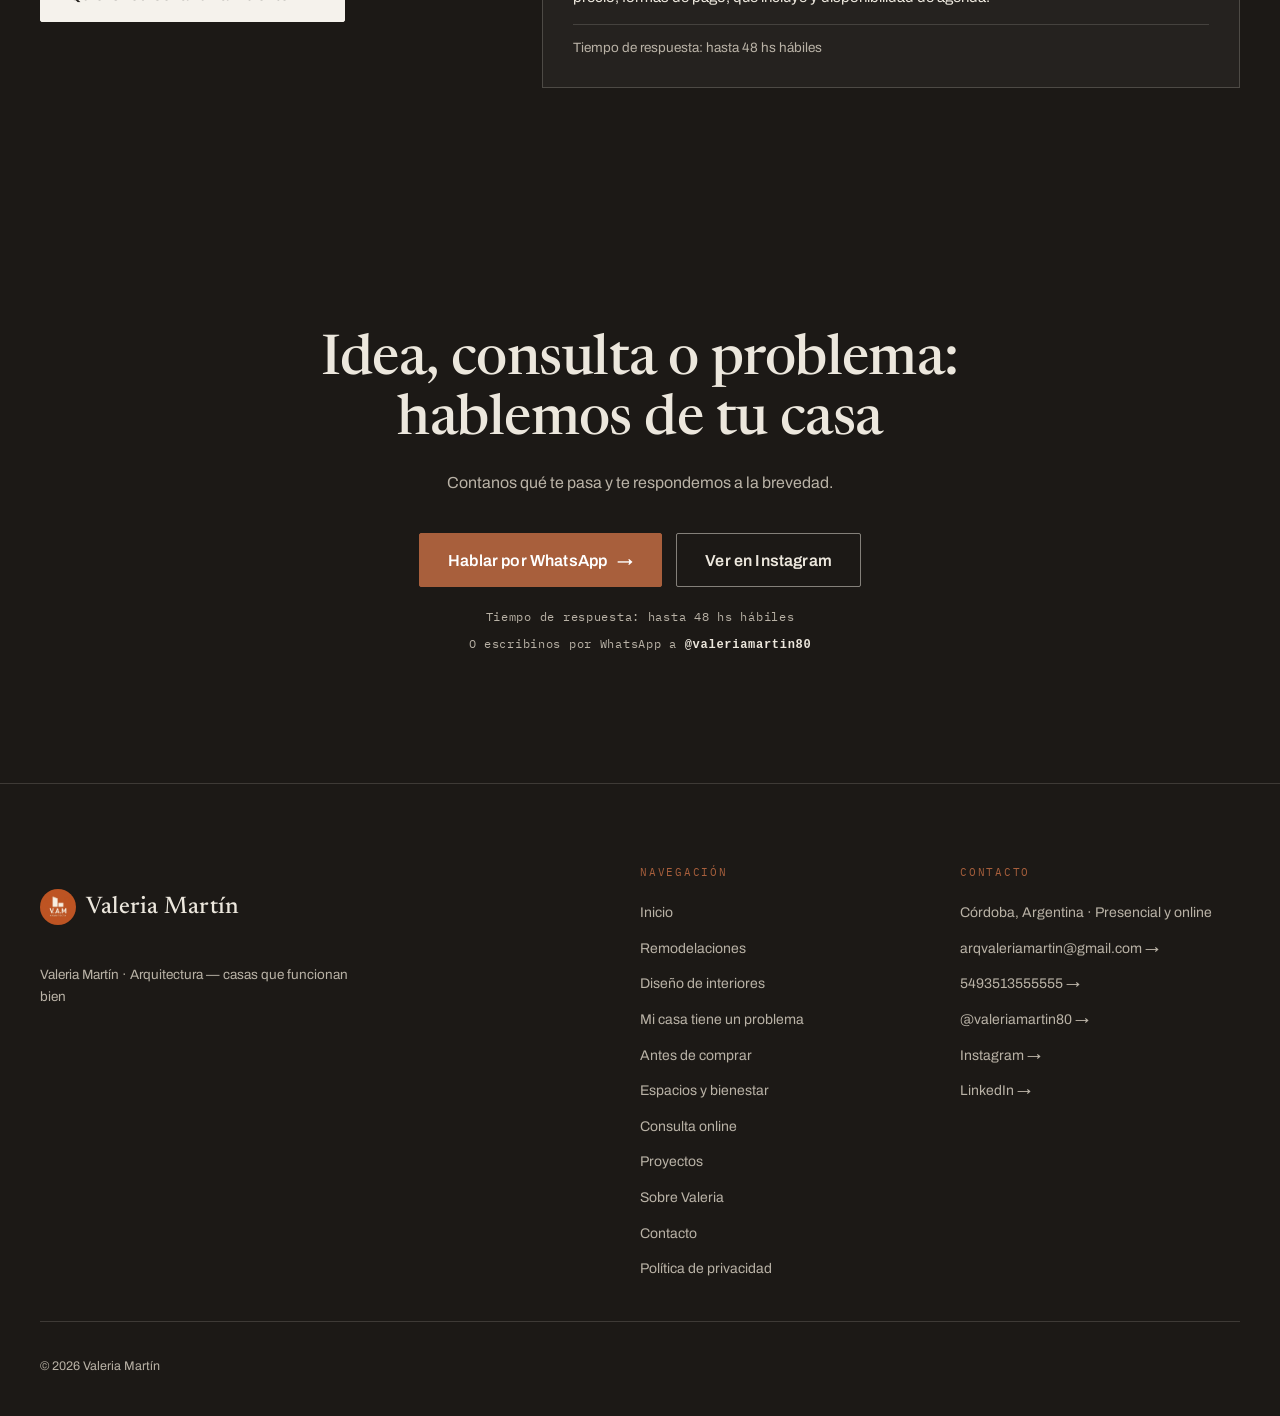
==== commit 5a655a3b: "usuario y correo actualizado" ====
--- a/ambiente.html
+++ b/ambiente.html
@@ -18,10 +18,10 @@
   <link rel="preconnect" href="https://fonts.gstatic.com" crossorigin>
   <link href="https://fonts.googleapis.com/css2?family=Newsreader:ital,opsz,wght@0,6..72,400;0,6..72,500;1,6..72,400;1,6..72,500&family=Archivo:wght@400;500;600;700&family=IBM+Plex+Mono:wght@400;500&display=swap" rel="stylesheet">
 
-  <link rel="stylesheet" href="css/main.css?v=20260918j">
-  <script src="js/config.js?v=20260918j" defer></script>
-  <script src="js/content.js?v=20260918j" defer></script>
-  <script src="js/app.js?v=20260918j" defer></script>
+  <link rel="stylesheet" href="css/main.css?v=20260918p">
+  <script src="js/config.js?v=20260918p" defer></script>
+  <script src="js/content.js?v=20260918p" defer></script>
+  <script src="js/app.js?v=20260918p" defer></script>
 </head>
 <body id="top">
 
@@ -120,6 +120,7 @@
           <a class="btn btn--ghost-invert btn--lg" data-href="instagram" data-text="finalCta.ig">Ver en Instagram</a>
         </div>
         <p class="final__time" data-text="response.time">Tiempo de respuesta: hasta 48 hs hábiles</p>
+        <p class="final__wa">O escribinos por WhatsApp a <strong>@valeriamartin80</strong></p>
       </div>
     </section>
 </main>
@@ -145,6 +146,9 @@
           <p class="footer__title" data-text="footer.contactTitle">Contacto</p>
           <ul class="footer__contact">
             <li><span data-text="owner.location">Córdoba, Argentina · Presencial y online</span></li>
+            <li><a data-mailto href="mailto:arqvaleriamartin@gmail.com">arqvaleriamartin@gmail.com <span aria-hidden="true">→</span></a></li>
+            <li><a href="https://wa.me/5493513555555">5493513555555 <span aria-hidden="true">→</span></a></li>
+            <li><a href="https://wa.me/valeriamartin80">@valeriamartin80 <span aria-hidden="true">→</span></a></li>
             <li><a data-href="instagram">Instagram <span aria-hidden="true">→</span></a></li>
             <li><a data-href="linkedin">LinkedIn <span aria-hidden="true">→</span></a></li>
           </ul>
--- a/css/main.css
+++ b/css/main.css
@@ -1808,6 +1808,10 @@
 
 .pre__checks li::before { content: "✓"; color: var(--accent); flex: none; }
 
+@media (min-width: 721px) {
+  .pre__checks li:last-child { grid-column: 1 / -1; }
+}
+
 .pre__side { display: grid; justify-items: start; gap: 18px; }
 
 .media-frame {
@@ -2084,6 +2088,15 @@
   letter-spacing: 0.06em;
   color: var(--on-deep-dim);
 }
+
+.final__wa {
+  margin: 8px 0 0;
+  font-family: var(--mono);
+  font-size: 12px;
+  letter-spacing: 0.06em;
+  color: var(--on-deep-dim);
+}
+.final__wa strong { color: var(--on-deep); font-weight: 600; }
 
 /* ----------------------------- Footer ----------------------------- */
 .site-footer {
